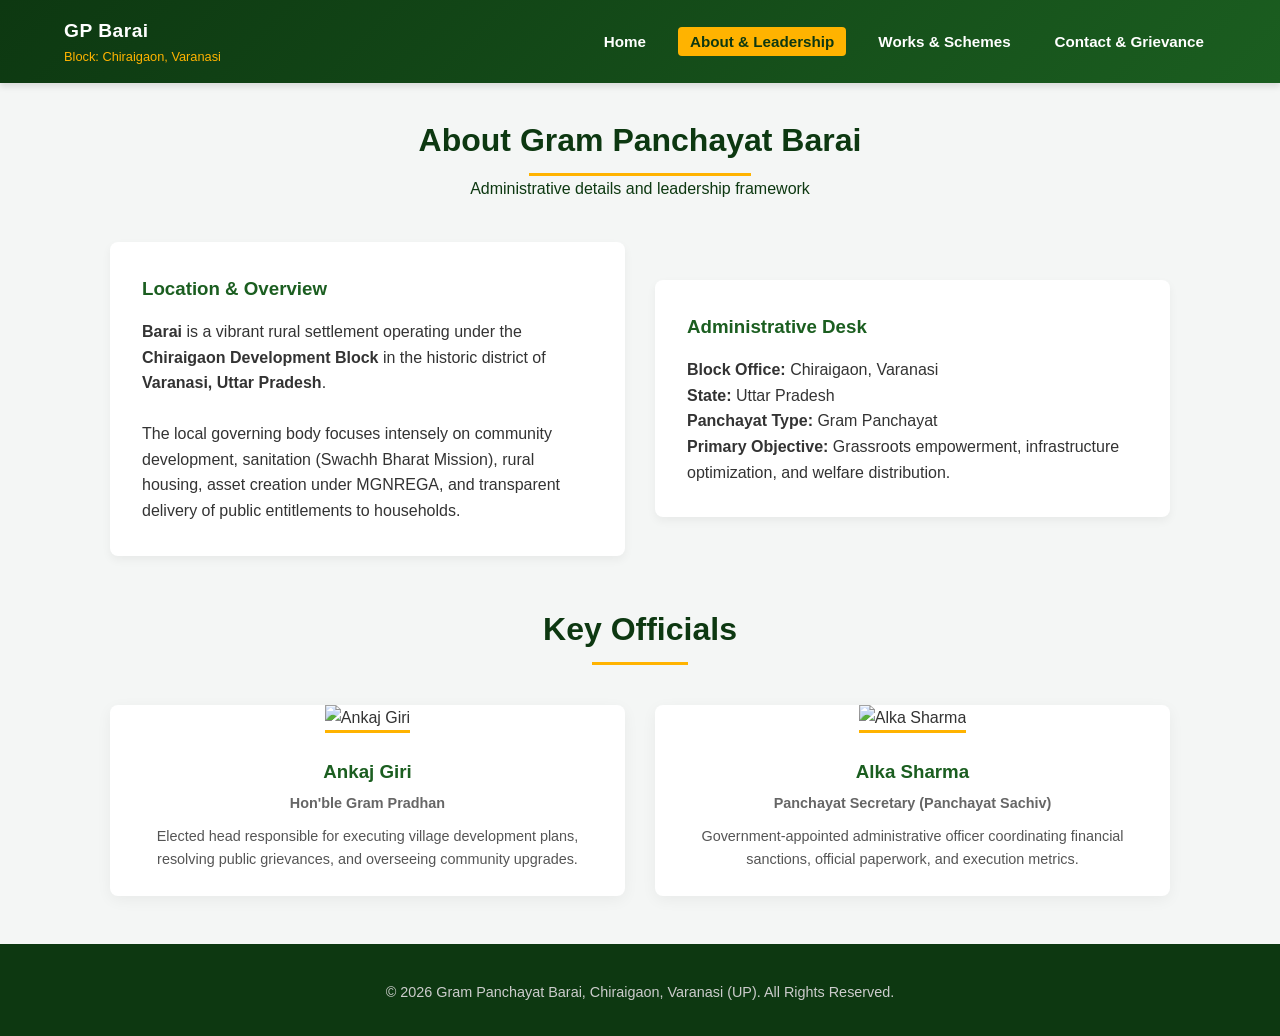
==== about.html @ df7486f9 "Add files via upload" ====
<!DOCTYPE html>
<html lang="en">
<head>
    <meta charset="UTF-8">
    <meta name="viewport" content="width=device-width, initial-scale=1.0">
    <title>About Us - Gram Panchayat Barai</title>
    <link rel="stylesheet" href="style.css">
</head>
<body>

    <header>
        <div class="logo-area">
            <div class="logo-text">
                <h1>GP Barai</h1>
                <p>Block: Chiraigaon, Varanasi</p>
            </div>
        </div>
        <div class="menu-toggle" id="mobile-menu">&#9776;</div>
        <nav>
            <ul>
                <li><a href="index.html">Home</a></li>
                <li><a href="about.html">About & Leadership</a></li>
                <li><a href="services.html">Works & Schemes</a></li>
                <li><a href="contact.html">Contact & Grievance</a></li>
            </ul>
        </nav>
    </header>

    <div class="container">
        <div class="section-title">
            <h2>About Gram Panchayat Barai</h2>
            <p>Administrative details and leadership framework</p>
        </div>

        <div class="grid-2" style="margin-bottom: 3rem;">
            <div class="info-box">
                <h3>Location & Overview</h3>
                <p><strong>Barai</strong> is a vibrant rural settlement operating under the <strong>Chiraigaon Development Block</strong> in the historic district of <strong>Varanasi, Uttar Pradesh</strong>.</p>
                <br>
                <p>The local governing body focuses intensely on community development, sanitation (Swachh Bharat Mission), rural housing, asset creation under MGNREGA, and transparent delivery of public entitlements to households.</p>
            </div>
            <div class="info-box">
                <h3>Administrative Desk</h3>
                <p><strong>Block Office:</strong> Chiraigaon, Varanasi</p>
                <p><strong>State:</strong> Uttar Pradesh</p>
                <p><strong>Panchayat Type:</strong> Gram Panchayat</p>
                <p><strong>Primary Objective:</strong> Grassroots empowerment, infrastructure optimization, and welfare distribution.</p>
            </div>
        </div>

        <div class="section-title">
            <h2>Key Officials</h2>
        </div>

        <div class="leadership-grid">
            <div class="card">
                <img src="https://images.unsplash.com/photo-1534528741775-53994a69daeb?auto=format&fit=crop&w=500&q=80" alt="Ankaj Giri">
                <div class="card-content">
                    <h3>Ankaj Giri</h3>
                    <div class="designation">Hon'ble Gram Pradhan</div>
                    <p>Elected head responsible for executing village development plans, resolving public grievances, and overseeing community upgrades.</p>
                </div>
            </div>

            <div class="card">
                <img src="https://images.unsplash.com/photo-1573496359142-b8d87734a5a2?auto=format&fit=crop&w=500&q=80" alt="Alka Sharma">
                <div class="card-content">
                    <h3>Alka Sharma</h3>
                    <div class="designation">Panchayat Secretary (Panchayat Sachiv)</div>
                    <p>Government-appointed administrative officer coordinating financial sanctions, official paperwork, and execution metrics.</p>
                </div>
            </div>
        </div>
    </div>

    <footer>
        <p>&copy; 2026 Gram Panchayat Barai, Chiraigaon, Varanasi (UP). All Rights Reserved.</p>
    </footer>

    <script src="script.js"></script>
</body>
</html>
---- style.css ----
:root {
    --primary: #1b5e20;
    --primary-dark: #0d3811;
    --accent: #ffb300;
    --text-dark: #333333;
    --bg-light: #f4f6f5;
    --white: #ffffff;
    --transition: all 0.3s ease;
}

* {
    margin: 0;
    padding: 0;
    box-sizing: border-box;
    font-family: 'Segoe UI', Tahoma, Geneva, Verdana, sans-serif;
}

body {
    background-color: var(--bg-light);
    color: var(--text-dark);
    line-height: 1.6;
}

/* Header & Navigation */
header {
    background: linear-gradient(135deg, var(--primary-dark), var(--primary));
    color: var(--white);
    padding: 1rem 5%;
    display: flex;
    justify-content: space-between;
    align-items: center;
    position: sticky;
    top: 0;
    z-index: 1000;
    box-shadow: 0 4px 6px rgba(0,0,0,0.1);
}

.logo-area {
    display: flex;
    align-items: center;
    gap: 15px;
}

.logo-area img {
    width: 55px;
    height: 55px;
    background: var(--white);
    border-radius: 50%;
    padding: 2px;
}

.logo-text h1 {
    font-size: 1.2rem;
    letter-spacing: 0.5px;
}

.logo-text p {
    font-size: 0.8rem;
    color: var(--accent);
}

nav ul {
    display: flex;
    list-style: none;
    gap: 20px;
}

nav a {
    color: var(--white);
    text-decoration: none;
    font-weight: 600;
    font-size: 0.95rem;
    padding: 6px 12px;
    border-radius: 4px;
    transition: var(--transition);
}

nav a:hover, nav a.active {
    background-color: var(--accent);
    color: var(--primary-dark);
}

.menu-toggle {
    display: none;
    cursor: pointer;
    font-size: 1.5rem;
}

/* Hero Section */
.hero {
    background: linear-gradient(rgba(13, 56, 17, 0.75), rgba(27, 94, 32, 0.75)), url('https://images.unsplash.com/photo-1500382017468-9049fed747ef?auto=format&fit=crop&w=1200&q=80') center/cover no-repeat;
    color: var(--white);
    text-align: center;
    padding: 5rem 1rem;
}

.hero h2 {
    font-size: 2.5rem;
    margin-bottom: 1rem;
}

.hero p {
    font-size: 1.2rem;
    max-width: 700px;
    margin: 0 auto 2rem auto;
    color: #e0e0e0;
}

.btn {
    display: inline-block;
    background-color: var(--accent);
    color: var(--primary-dark);
    padding: 10px 25px;
    font-weight: bold;
    border-radius: 4px;
    text-decoration: none;
    transition: var(--transition);
}

.btn:hover {
    background-color: #ffa000;
    transform: translateY(-2px);
}

/* Common Container & Sections */
.container {
    max-width: 1100px;
    margin: 2rem auto;
    padding: 0 20px;
}

.section-title {
    text-align: center;
    margin-bottom: 2.5rem;
    color: var(--primary-dark);
}

.section-title h2 {
    font-size: 2rem;
    position: relative;
    display: inline-block;
    padding-bottom: 10px;
}

.section-title h2::after {
    content: '';
    position: absolute;
    width: 50%;
    height: 3px;
    background-color: var(--accent);
    bottom: 0;
    left: 25%;
}

/* Leadership Cards */
.leadership-grid {
    display: grid;
    grid-template-columns: repeat(auto-fit, minmax(280px, 1fr));
    gap: 30px;
    margin-bottom: 3rem;
}

.card {
    background: var(--white);
    border-radius: 8px;
    overflow: hidden;
    box-shadow: 0 4px 15px rgba(0,0,0,0.05);
    text-align: center;
    transition: var(--transition);
}

.card:hover {
    transform: translateY(-5px);
    box-shadow: 0 8px 25px rgba(0,0,0,0.1);
}

.card img {
    width: 100%;
    height: 260px;
    object-fit: cover;
    border-bottom: 3px solid var(--accent);
}

.card-content {
    padding: 1.5rem;
}

.card-content h3 {
    color: var(--primary);
    margin-bottom: 5px;
}

.card-content .designation {
    font-weight: bold;
    color: #666;
    font-size: 0.9rem;
    margin-bottom: 10px;
}

.card-content p {
    font-size: 0.9rem;
    color: #555;
}

/* Stats Section */
.stats {
    background-color: var(--primary);
    color: var(--white);
    padding: 3rem 1rem;
    display: grid;
    grid-template-columns: repeat(auto-fit, minmax(200px, 1fr));
    text-align: center;
    gap: 20px;
    margin: 3rem 0;
}

.stat-item h3 {
    font-size: 2.5rem;
    color: var(--accent);
    margin-bottom: 5px;
}

/* Grid Layouts for Pages */
.grid-2 {
    display: grid;
    grid-template-columns: 1fr 1fr;
    gap: 30px;
    align-items: center;
}

.info-box {
    background: var(--white);
    padding: 2rem;
    border-radius: 8px;
    box-shadow: 0 4px 10px rgba(0,0,0,0.05);
}

.info-box h3 {
    color: var(--primary);
    margin-bottom: 15px;
}

.info-box ul {
    list-style-type: square;
    padding-left: 20px;
}

.info-box li {
    margin-bottom: 10px;
}

/* Forms */
form {
    background: var(--white);
    padding: 2rem;
    border-radius: 8px;
    box-shadow: 0 4px 15px rgba(0,0,0,0.05);
    max-width: 700px;
    margin: 0 auto;
}

.form-group {
    margin-bottom: 1.2rem;
}

.form-group label {
    display: block;
    margin-bottom: 5px;
    font-weight: 600;
}

.form-group input, .form-group textarea, .form-group select {
    width: 100%;
    padding: 10px;
    border: 1px solid #ccc;
    border-radius: 4px;
    font-size: 1rem;
}

.form-group textarea {
    resize: vertical;
    height: 120px;
}

/* Footer */
footer {
    background-color: var(--primary-dark);
    color: var(--white);
    text-align: center;
    padding: 2rem 1rem;
    margin-top: 3rem;
}

footer p {
    font-size: 0.9rem;
    color: #ccc;
    margin-top: 5px;
}

/* Responsive Design */
@media(max-width: 768px) {
    nav ul {
        display: none;
        flex-direction: column;
        position: absolute;
        top: 100%;
        left: 0;
        width: 100%;
        background-color: var(--primary-dark);
        padding: 1rem 0;
        text-align: center;
    }
    nav ul.show {
        display: flex;
    }
    .menu-toggle {
        display: block;
    }
    .grid-2 {
        grid-template-columns: 1fr;
    }
}
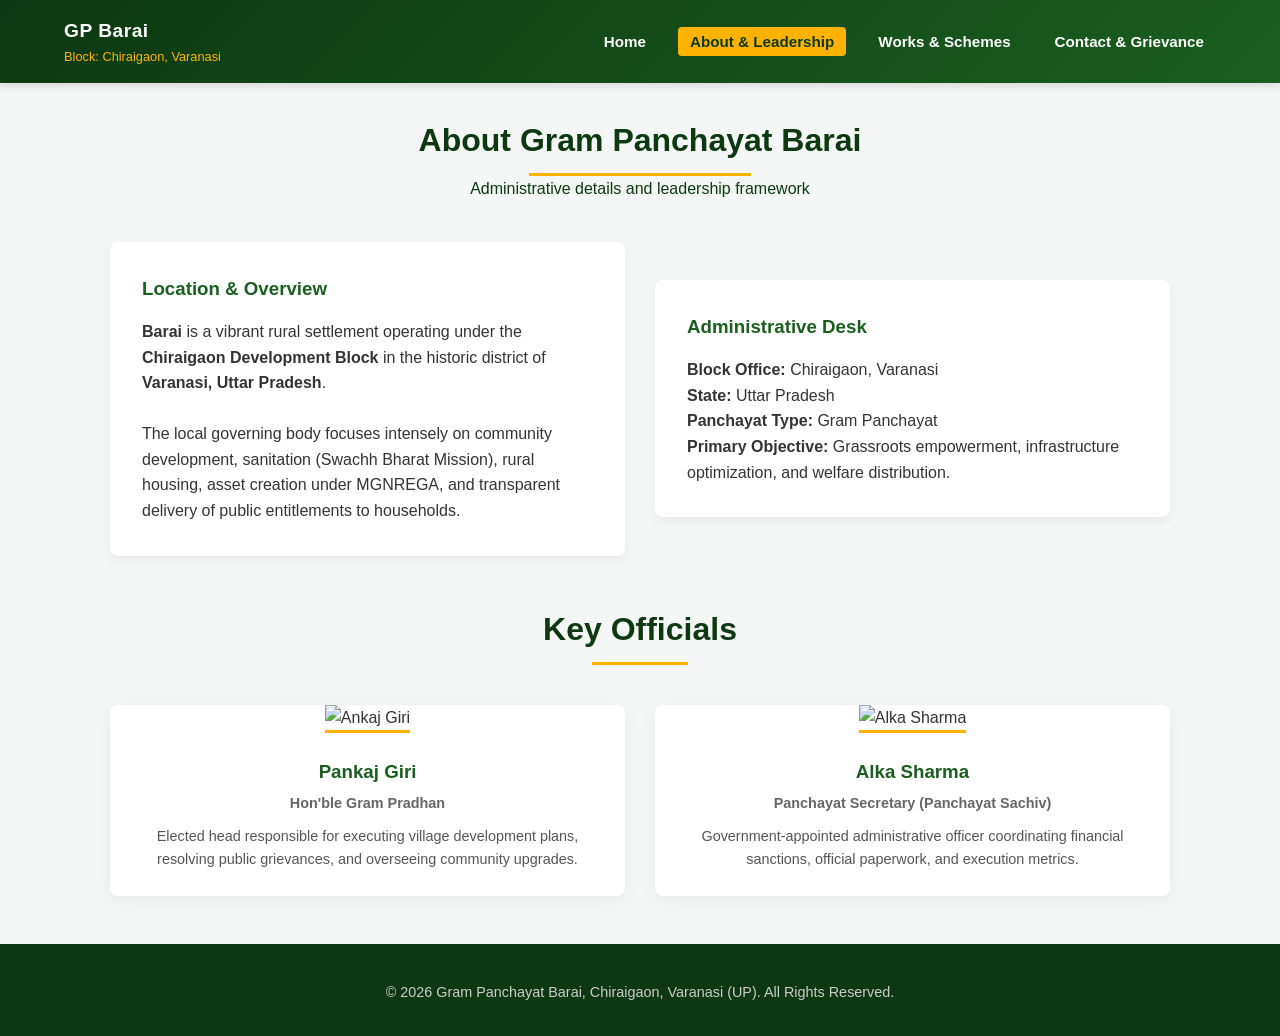
==== commit 760aa34c: "Fix name of Gram Pradhan in about.html Corrected the name of the Gram Pradhan from 'Ankaj Giri' to '" ====
--- a/about.html
+++ b/about.html
@@ -56,7 +56,7 @@
             <div class="card">
                 <img src="https://images.unsplash.com/photo-1534528741775-53994a69daeb?auto=format&fit=crop&w=500&q=80" alt="Ankaj Giri">
                 <div class="card-content">
-                    <h3>Ankaj Giri</h3>
+                    <h3>Pankaj Giri</h3>
                     <div class="designation">Hon'ble Gram Pradhan</div>
                     <p>Elected head responsible for executing village development plans, resolving public grievances, and overseeing community upgrades.</p>
                 </div>
@@ -79,4 +79,4 @@
 
     <script src="script.js"></script>
 </body>
-</html>+</html>
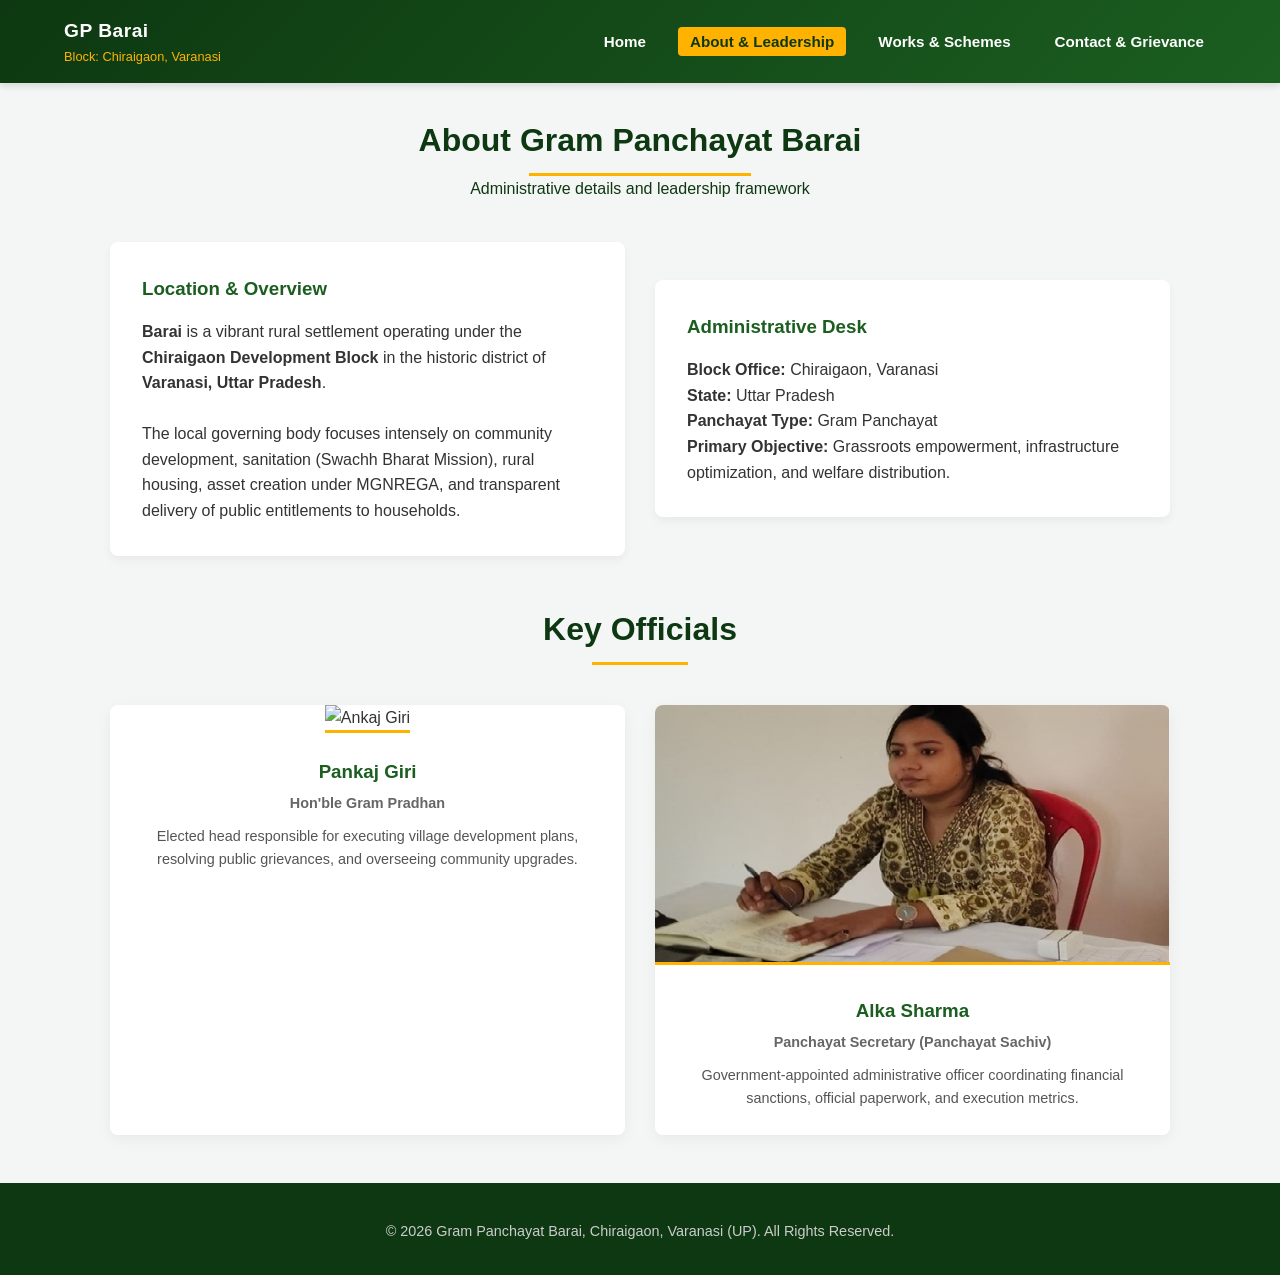
==== commit 1b75b949: "Update about.html" ====
--- a/about.html
+++ b/about.html
@@ -63,7 +63,7 @@
             </div>
 
             <div class="card">
-                <img src="https://images.unsplash.com/photo-1573496359142-b8d87734a5a2?auto=format&fit=crop&w=500&q=80" alt="Alka Sharma">
+                <img src="alkamam.jpg" alt="Alka Sharma">
                 <div class="card-content">
                     <h3>Alka Sharma</h3>
                     <div class="designation">Panchayat Secretary (Panchayat Sachiv)</div>
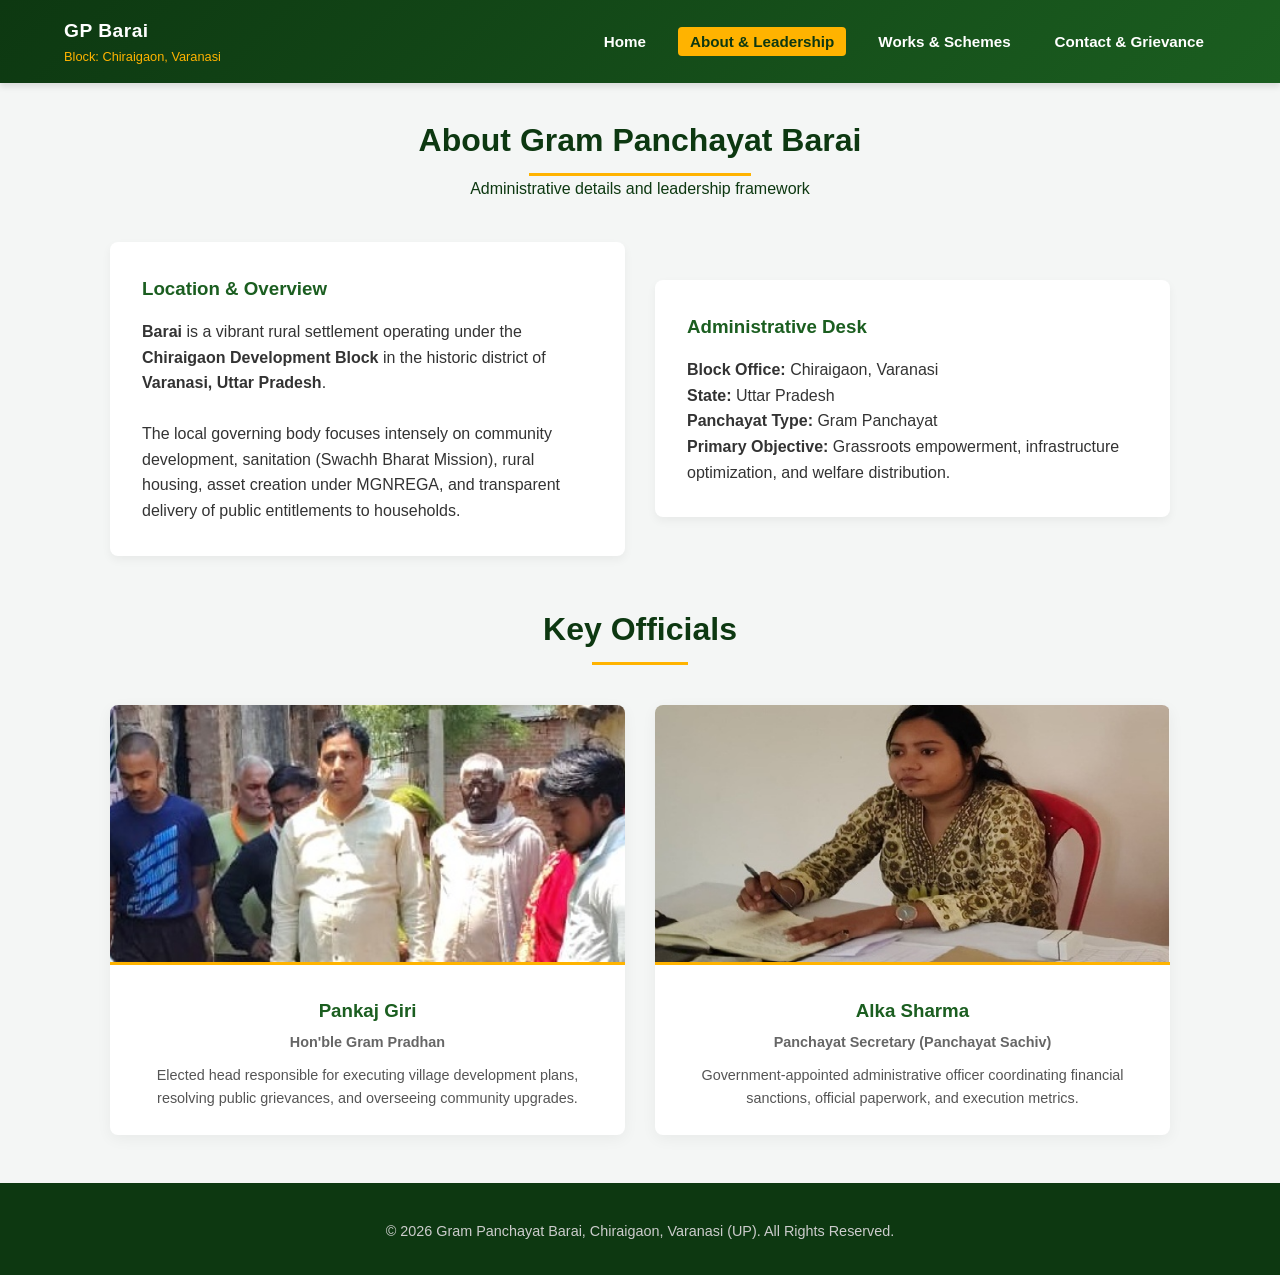
==== commit 91d3c1f2: "Update images and fix HTML formatting in about.html Updated images for key officials and ensured pro" ====
--- a/about.html
+++ b/about.html
@@ -54,7 +54,7 @@
 
         <div class="leadership-grid">
             <div class="card">
-                <img src="https://images.unsplash.com/photo-1534528741775-53994a69daeb?auto=format&fit=crop&w=500&q=80" alt="Ankaj Giri">
+                <img src="pankaj.jpeg" alt="Pankaj Giri">
                 <div class="card-content">
                     <h3>Pankaj Giri</h3>
                     <div class="designation">Hon'ble Gram Pradhan</div>
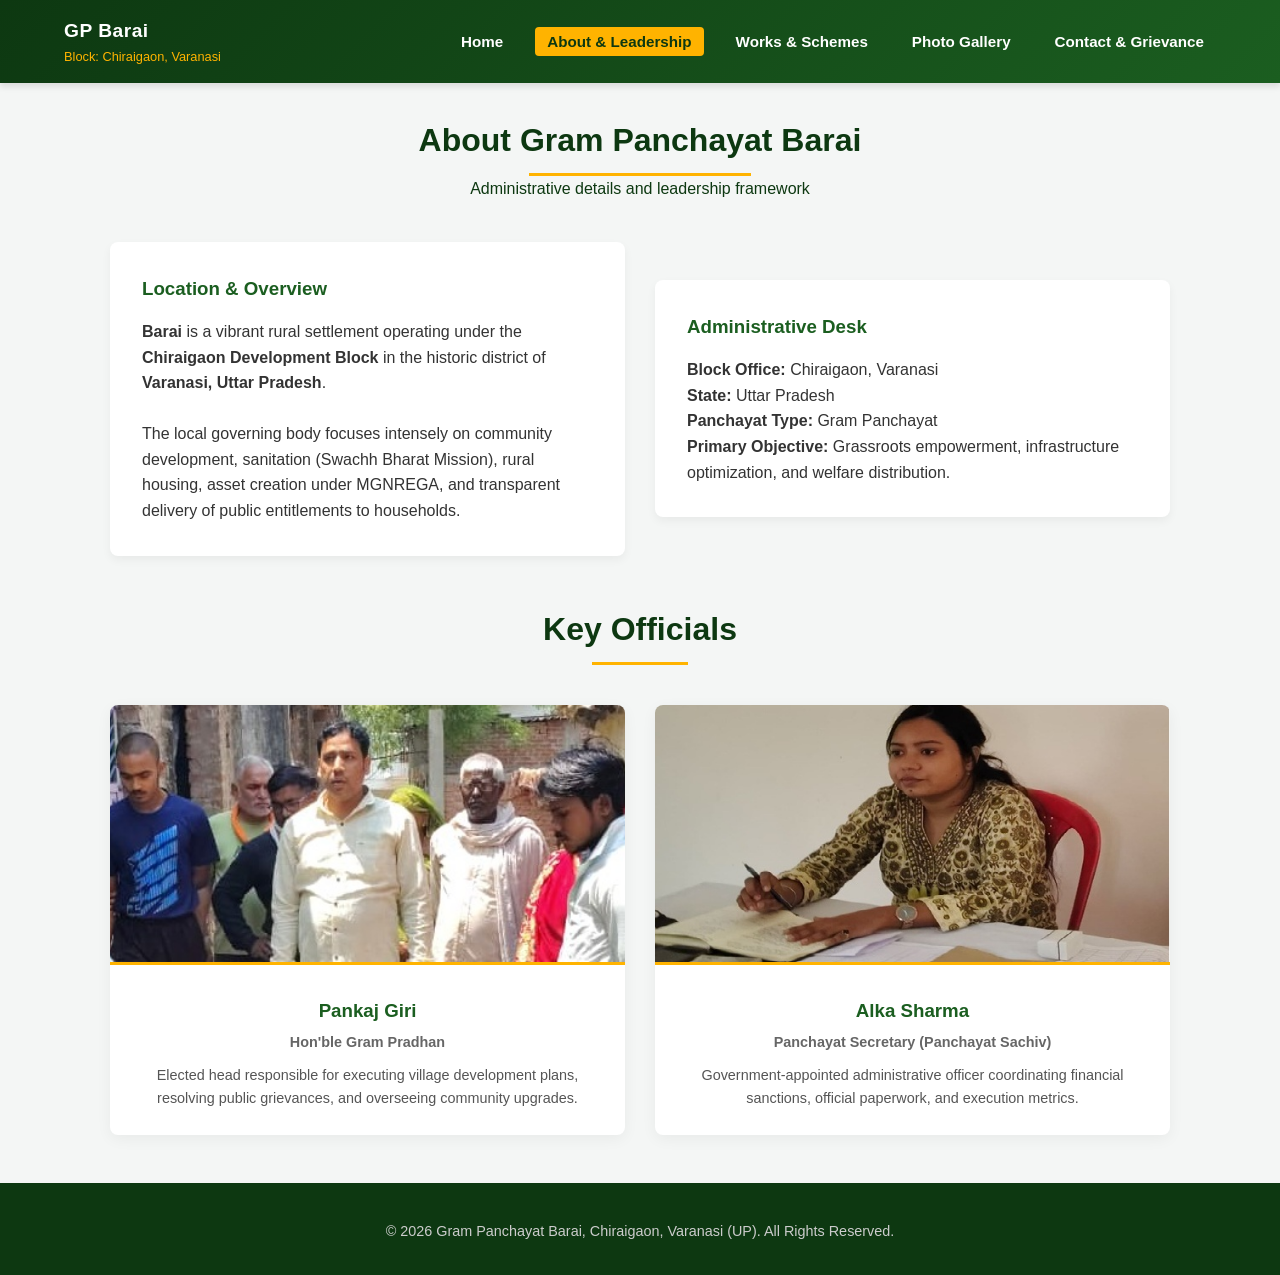
==== commit 686c113e: "Update about.html" ====
--- a/about.html
+++ b/about.html
@@ -21,6 +21,7 @@
                 <li><a href="index.html">Home</a></li>
                 <li><a href="about.html">About & Leadership</a></li>
                 <li><a href="services.html">Works & Schemes</a></li>
+                <li><a href="gallery.html">Photo Gallery</a></li>
                 <li><a href="contact.html">Contact & Grievance</a></li>
             </ul>
         </nav>
